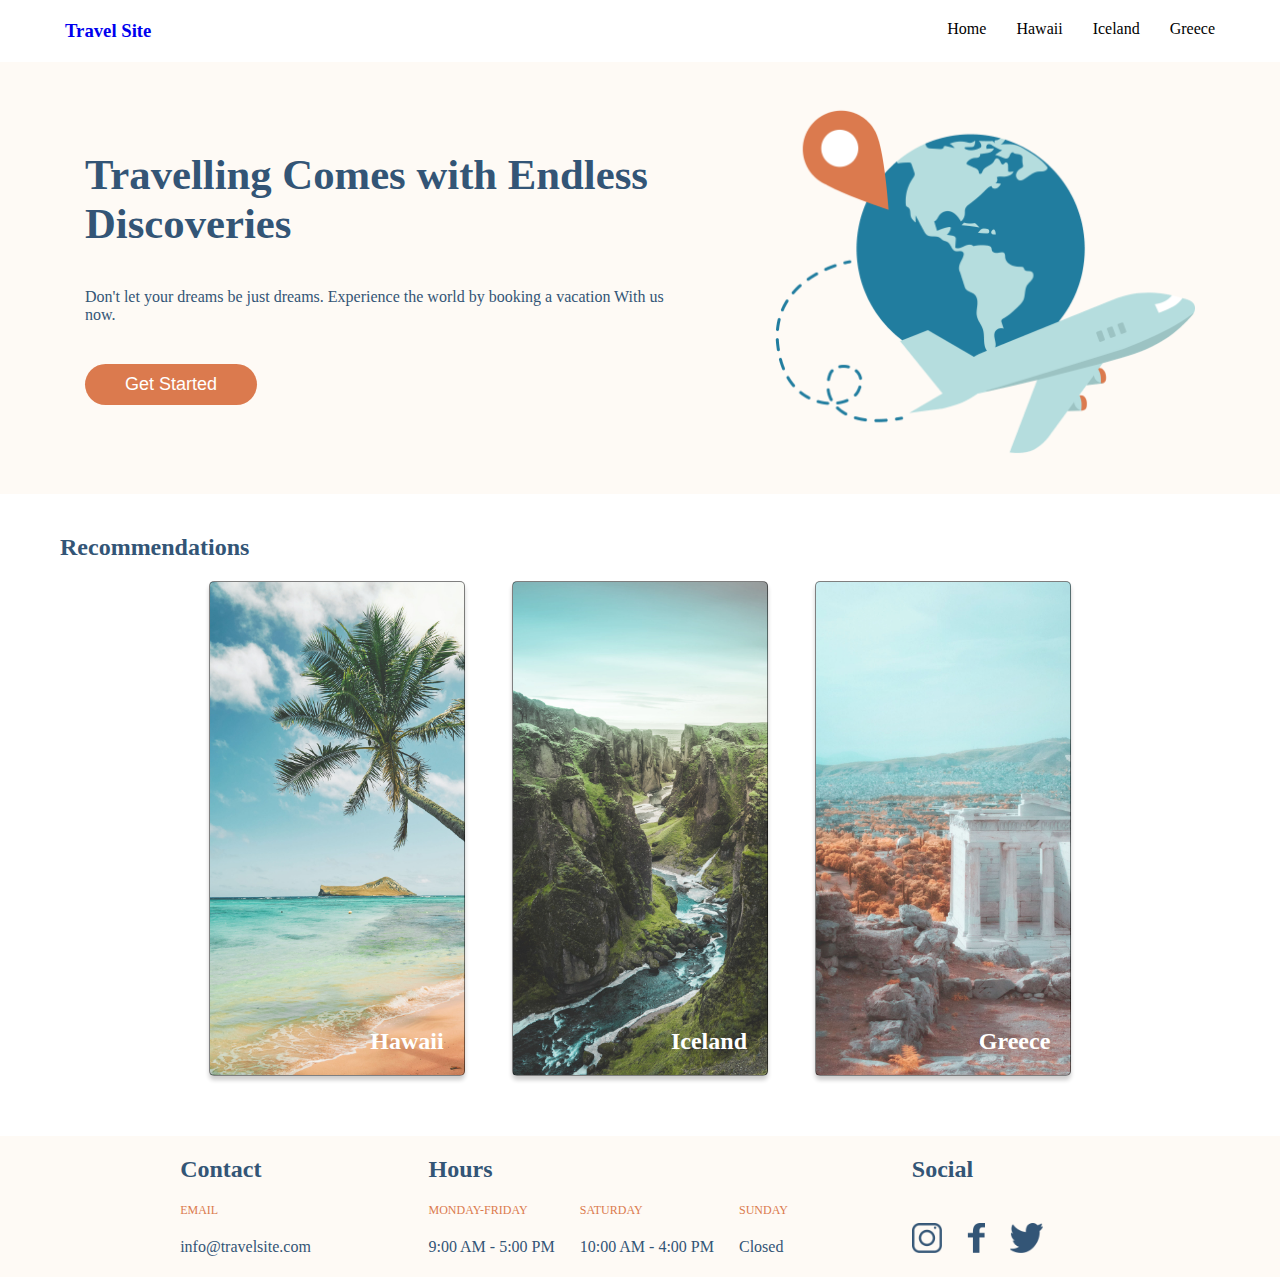
==== index.html @ 12ac47d8 "Fixed Width Calculations on Footer" ====
<!DOCTYPE html>
<html lang="en">
	<head>
		<meta charset="UTF-8" />
		<meta http-equiv="X-UA-Compatible" content="IE=edge" />
		<meta name="viewport" content="width=device-width, initial-scale=1.0" />
		<link rel="stylesheet" type="text/css" href="./css/global.css" />
		<link rel="stylesheet" type="text/css" href="./css/main.css" />
		<title>Travel Site - Packing Is Your Second Job</title>
	</head>
	<body>
		<header>
			<!-- Main Navigation -->
			<nav class="main-nav main-nav--text-deco-none">
				<!-- Travel Site Logo -->
				<h3><a href="./index.html">Travel Site</a></h3>
				<ul class="main-nav__links">
					<!-- Destination Pages -->
					<li><a href="./index.html">Home</a></li>
					<li><a href="./pages/hawaii.html">Hawaii</a></li>
					<li><a href="./pages/iceland.html">Iceland</a></li>
					<li><a href="./pages/greece.html">Greece</a></li>
				</ul>
			</nav>
			<section class="nav-hero">
				<!-- Hero Content -->
				<div class="nav-hero__content">
					<h1>Travelling Comes with Endless Discoveries</h1>
					<p>
						Don't let your dreams be just dreams. Experience the world by
						booking a vacation With us now.
					</p>
					<button class="nav-hero__button">Get Started</button>
				</div>
				<!-- Hero Image -->
				<img
					class="nav-hero__image"
					src="./assets/images/hero.png"
					alt="Airplane Around The Globe"
				/>
			</section>
		</header>
		<main>
			<!--Destination Cards -->
			<h2>Recommendations</h2>
			<div class="destination-container">
				<!-- Hawaii -->
				<a href="./pages/hawaii.html">
					<div class="destination-card destination-card--hawaii">
						<h2>Hawaii</h2>
					</div>
				</a>
				<!-- Iceland -->
				<a href="./pages/iceland.html">
					<div class="destination-card destination-card--iceland">
						<h2>Iceland</h2>
					</div>
				</a>
				<!-- Greece -->
				<a href="./pages/greece.html">
					<div class="destination-card destination-card--greece">
						<h2>Greece</h2>
					</div>
				</a>
			</div>
		</main>
		<!-- Company Info -->
		<footer class="company-info-container">
			<!-- Company Contact -->
			<div class="company-info">
				<h2>Contact</h2>
				<ul class="company-info__contact">
					<li>Email</li>
					<li>info@travelsite.com</li>
				</ul>
			</div>
			<!-- Company Hours -->
			<div class="company-info__days">
				<h2>Hours</h2>
				<div class="company-info__hours-container">
					<!-- Monday - Friday -->
					<ul class="company-info__hours">
						<li>Monday-Friday</li>
						<li>9:00 AM - 5:00 PM</li>
					</ul>
					<!-- Saturday -->
					<ul class="company-info__hours">
						<li>Saturday</li>
						<li>10:00 AM - 4:00 PM</li>
					</ul>
					<!-- Sunday -->
					<ul class="company-info__hours">
						<li>Sunday</li>
						<li>Closed</li>
					</ul>
				</div>
			</div>
			<!-- Social Media -->
			<div class="company-info">
				<h2>Social</h2>
				<ul class="company-info__social-media">
					<!-- Instagram -->
					<li><img src="./assets/icons/instagram.png" alt="Instagram" /></li>
					<!-- Facebook -->
					<li><img src="./assets/icons/facebook.png" alt="Facebook" /></li>
					<!-- Twitter -->
					<li><img src="./assets/icons/twitter.png" alt="Twitter" /></li>
				</ul>
			</div>
		</footer>
	</body>
</html>
---- css/global.css ----
* {
	margin: 0px;
	padding: 0px;
	box-sizing: border-box;
}

body {
	font-family: 'Verdana';
	font-size: 1rem;
}

:is(h1, h2) {
	color: #335576;
}

/* Navigation  */
.main-nav {
	display: flex;
	justify-content: space-between;
	background-color: #fff;
	padding: 20px 65px;
}

/* Removes underline all links in nav */
.main-nav a {
	text-decoration: none;
}

/* Column-gap adjusts spacing between nav links */
.main-nav__links {
	display: flex;
	justify-content: space-evenly;
	list-style-type: none;
	column-gap: 30px;
}

.main-nav__links a {
	color: #000;
}

/* Footer */

.company-info-container {
	display: flex;
	justify-content: space-around;
	padding: 20px 170px;
	column-gap: 40px;
	background-color: #fefaf5;
	color: #335576;
}

.company-info {
	width: 20%;
}

/* Controls the Company Hours */
.company-info__days {
	width: 45%;
}

/* Daily Hours, Hours, contact */
:is(.company-info__contact, .company-info__hours, .company-info__social-media) {
	list-style: none;
	margin-top: 20px;
}

/* Makes the Store Info and Social Media Cards flex-direction: row */
:is(.company-info__hours-container, .company-info__social-media) {
	display: flex;
	column-gap: 25px;
}

/* company-info__contact a Targets the first li element */
:is(.company-info__contact, .company-info__hours) > li:first-child {
	font-size: 12px;
	color: #db7a4e;
	margin-bottom: 20px;
	text-transform: uppercase;
}

ul.company-info__social-media img {
	min-width: 18px;
	max-height: 30px;
}

.company-info:last-child > h2 {
	margin-bottom: 40px;
}
---- css/main.css ----
/* Hero Section */
.nav-hero {
  display: flex;
  justify-content: space-around;
  align-items: center;
  background-color: #fefaf5;
  padding: 40px;
}

/* Hero Content Container */
.nav-hero__content {
  min-width: 35%;
  max-width: 50%;
}

/* Hero Content - Content*/
.nav-hero__content > h1 {
  font-size: 2.67rem;
  margin-bottom: 40px;
}

.nav-hero__content p {
  color: #335576;
  margin-bottom: 40px;
}

/* Hero-Image */
.nav-hero__image {
  max-width: 35%;
  min-width: 25%;
}

/* Hero - Get Started Button */
.nav-hero__button {
  background-color: #db7a4e;
  font-size: 18px;
  color: #fff;
  padding: 10px 40px;
  border-radius: 30px;
  border: none;
  cursor: pointer;
}

/* Recommendations */
main {
  padding: 40px 60px;
}

/* Destination Card */
.destination-container {
  display: flex;
  justify-content: space-around;
  align-items: center;
  margin: 20px 125px;
}

.destination-card {
  display: flex;
  justify-content: flex-end;
  align-items: flex-end;
  width: 20vw;
  height: 55vh;
  /* width / style / color */
  border: 1px solid rgba(0, 0, 0, 0.5);
  /* x-axis / y-axis - blur - radius - color / opacity */
  box-shadow: 0px 4px 4px rgba(0, 0, 0, 0.2);
  border-radius: 5px;
  background-size: cover;
  background-repeat: no-repeat;
}

.destination-container > a {
  text-decoration: none;
  cursor: pointer;
}

.destination-card > h2 {
  color: #fff;
  padding: 20px;
}

/* Hawaii Background */
.destination-card--hawaii {
  background-image: url("../assets/images/hawaii.jpg");
}

/* Iceland background */
.destination-card--iceland {
  background-image: url("../assets/images/iceland.jpg");
}

/* Greece Background */
.destination-card--greece {
  background-image: url("../assets/images/greece.jpg");
}
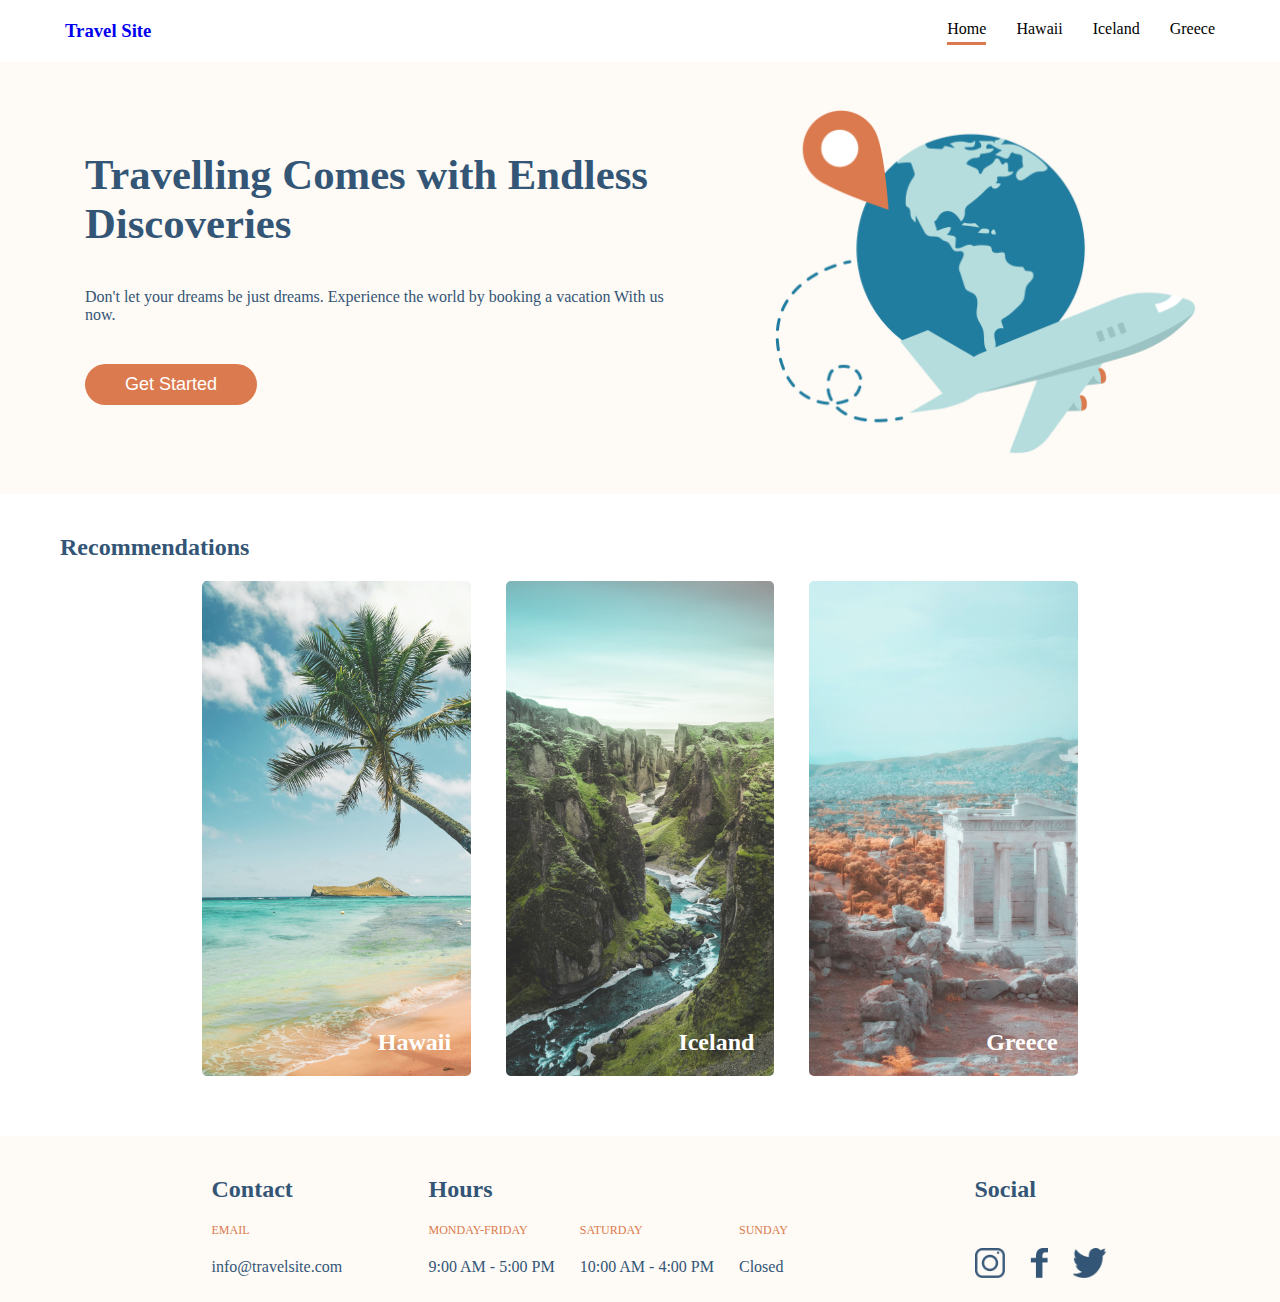
==== commit e0023eb5: "Add Itinerary Cards and Background to Destination Pages" ====
--- a/index.html
+++ b/index.html
@@ -1,112 +1,116 @@
 <!DOCTYPE html>
 <html lang="en">
-	<head>
-		<meta charset="UTF-8" />
-		<meta http-equiv="X-UA-Compatible" content="IE=edge" />
-		<meta name="viewport" content="width=device-width, initial-scale=1.0" />
-		<link rel="stylesheet" type="text/css" href="./css/global.css" />
-		<link rel="stylesheet" type="text/css" href="./css/main.css" />
-		<title>Travel Site - Packing Is Your Second Job</title>
-	</head>
-	<body>
-		<header>
-			<!-- Main Navigation -->
-			<nav class="main-nav main-nav--text-deco-none">
-				<!-- Travel Site Logo -->
-				<h3><a href="./index.html">Travel Site</a></h3>
-				<ul class="main-nav__links">
-					<!-- Destination Pages -->
-					<li><a href="./index.html">Home</a></li>
-					<li><a href="./pages/hawaii.html">Hawaii</a></li>
-					<li><a href="./pages/iceland.html">Iceland</a></li>
-					<li><a href="./pages/greece.html">Greece</a></li>
-				</ul>
-			</nav>
-			<section class="nav-hero">
-				<!-- Hero Content -->
-				<div class="nav-hero__content">
-					<h1>Travelling Comes with Endless Discoveries</h1>
-					<p>
-						Don't let your dreams be just dreams. Experience the world by
-						booking a vacation With us now.
-					</p>
-					<button class="nav-hero__button">Get Started</button>
-				</div>
-				<!-- Hero Image -->
-				<img
-					class="nav-hero__image"
-					src="./assets/images/hero.png"
-					alt="Airplane Around The Globe"
-				/>
-			</section>
-		</header>
-		<main>
-			<!--Destination Cards -->
-			<h2>Recommendations</h2>
-			<div class="destination-container">
-				<!-- Hawaii -->
-				<a href="./pages/hawaii.html">
-					<div class="destination-card destination-card--hawaii">
-						<h2>Hawaii</h2>
-					</div>
-				</a>
-				<!-- Iceland -->
-				<a href="./pages/iceland.html">
-					<div class="destination-card destination-card--iceland">
-						<h2>Iceland</h2>
-					</div>
-				</a>
-				<!-- Greece -->
-				<a href="./pages/greece.html">
-					<div class="destination-card destination-card--greece">
-						<h2>Greece</h2>
-					</div>
-				</a>
-			</div>
-		</main>
-		<!-- Company Info -->
-		<footer class="company-info-container">
-			<!-- Company Contact -->
-			<div class="company-info">
-				<h2>Contact</h2>
-				<ul class="company-info__contact">
-					<li>Email</li>
-					<li>info@travelsite.com</li>
-				</ul>
-			</div>
-			<!-- Company Hours -->
-			<div class="company-info__days">
-				<h2>Hours</h2>
-				<div class="company-info__hours-container">
-					<!-- Monday - Friday -->
-					<ul class="company-info__hours">
-						<li>Monday-Friday</li>
-						<li>9:00 AM - 5:00 PM</li>
-					</ul>
-					<!-- Saturday -->
-					<ul class="company-info__hours">
-						<li>Saturday</li>
-						<li>10:00 AM - 4:00 PM</li>
-					</ul>
-					<!-- Sunday -->
-					<ul class="company-info__hours">
-						<li>Sunday</li>
-						<li>Closed</li>
-					</ul>
-				</div>
-			</div>
-			<!-- Social Media -->
-			<div class="company-info">
-				<h2>Social</h2>
-				<ul class="company-info__social-media">
-					<!-- Instagram -->
-					<li><img src="./assets/icons/instagram.png" alt="Instagram" /></li>
-					<!-- Facebook -->
-					<li><img src="./assets/icons/facebook.png" alt="Facebook" /></li>
-					<!-- Twitter -->
-					<li><img src="./assets/icons/twitter.png" alt="Twitter" /></li>
-				</ul>
-			</div>
-		</footer>
-	</body>
+  <head>
+    <meta charset="UTF-8" />
+    <meta http-equiv="X-UA-Compatible" content="IE=edge" />
+    <meta name="viewport" content="width=device-width, initial-scale=1.0" />
+    <link rel="stylesheet" type="text/css" href="./css/global.css" />
+    <link rel="stylesheet" type="text/css" href="./css/main.css" />
+    <title>Travel Site - Packing Is Your Second Job</title>
+  </head>
+  <body>
+    <header>
+      <!-- Main Navigation -->
+      <nav class="main-nav">
+        <!-- Travel Site Logo -->
+        <h3><a href="./index.html">Travel Site</a></h3>
+        <ul class="main-nav__links">
+          <!-- Destination Pages -->
+          <li>
+            <a href="./index.html"
+              ><span class="main-nav--active-page">Home</span></a
+            >
+          </li>
+          <li><a href="./pages/hawaii.html">Hawaii</a></li>
+          <li><a href="./pages/iceland.html">Iceland</a></li>
+          <li><a href="./pages/greece.html">Greece</a></li>
+        </ul>
+      </nav>
+      <section class="nav-hero">
+        <!-- Hero Content -->
+        <div class="nav-hero__content">
+          <h1>Travelling Comes with Endless Discoveries</h1>
+          <p>
+            Don't let your dreams be just dreams. Experience the world by
+            booking a vacation With us now.
+          </p>
+          <button class="nav-hero__button">Get Started</button>
+        </div>
+        <!-- Hero Image -->
+        <img
+          class="nav-hero__image"
+          src="./assets/images/hero.png"
+          alt="Airplane Around The Globe"
+        />
+      </section>
+    </header>
+    <main>
+      <!--Destination Cards -->
+      <h2>Recommendations</h2>
+      <div class="destination-container">
+        <!-- Hawaii -->
+        <a href="./pages/hawaii.html">
+          <div class="destination-card destination-card--hawaii">
+            <h2>Hawaii</h2>
+          </div>
+        </a>
+        <!-- Iceland -->
+        <a href="./pages/iceland.html">
+          <div class="destination-card destination-card--iceland">
+            <h2>Iceland</h2>
+          </div>
+        </a>
+        <!-- Greece -->
+        <a href="./pages/greece.html">
+          <div class="destination-card destination-card--greece">
+            <h2>Greece</h2>
+          </div>
+        </a>
+      </div>
+    </main>
+    <!-- Company Info -->
+    <footer class="company-info-container">
+      <!-- Company Contact -->
+      <div class="company-info">
+        <h2>Contact</h2>
+        <ul class="company-info__contact">
+          <li>Email</li>
+          <li>info@travelsite.com</li>
+        </ul>
+      </div>
+      <!-- Company Hours -->
+      <div class="company-info__days">
+        <h2>Hours</h2>
+        <div class="company-info__hours-container">
+          <!-- Monday - Friday -->
+          <ul class="company-info__hours">
+            <li>Monday-Friday</li>
+            <li>9:00 AM - 5:00 PM</li>
+          </ul>
+          <!-- Saturday -->
+          <ul class="company-info__hours">
+            <li>Saturday</li>
+            <li>10:00 AM - 4:00 PM</li>
+          </ul>
+          <!-- Sunday -->
+          <ul class="company-info__hours">
+            <li>Sunday</li>
+            <li>Closed</li>
+          </ul>
+        </div>
+      </div>
+      <!-- Social Media -->
+      <div class="company-info">
+        <h2>Social</h2>
+        <ul class="company-info__social-media">
+          <!-- Instagram -->
+          <li><img src="./assets/icons/instagram.png" alt="Instagram" /></li>
+          <!-- Facebook -->
+          <li><img src="./assets/icons/facebook.png" alt="Facebook" /></li>
+          <!-- Twitter -->
+          <li><img src="./assets/icons/twitter.png" alt="Twitter" /></li>
+        </ul>
+      </div>
+    </footer>
+  </body>
 </html>
--- a/css/global.css
+++ b/css/global.css
@@ -1,88 +1,95 @@
 * {
-	margin: 0px;
-	padding: 0px;
-	box-sizing: border-box;
+  margin: 0px;
+  padding: 0px;
+  box-sizing: border-box;
 }
 
 body {
-	font-family: 'Verdana';
-	font-size: 1rem;
+  font-family: "Verdana";
+  font-size: 1rem;
 }
 
 :is(h1, h2) {
-	color: #335576;
+  color: #335576;
 }
 
 /* Navigation  */
 .main-nav {
-	display: flex;
-	justify-content: space-between;
-	background-color: #fff;
-	padding: 20px 65px;
+  display: flex;
+  justify-content: space-between;
+  background-color: #fff;
+  padding: 20px 65px;
 }
 
 /* Removes underline all links in nav */
 .main-nav a {
-	text-decoration: none;
+  text-decoration: none;
 }
 
 /* Column-gap adjusts spacing between nav links */
 .main-nav__links {
-	display: flex;
-	justify-content: space-evenly;
-	list-style-type: none;
-	column-gap: 30px;
+  display: flex;
+  justify-content: space-evenly;
+  list-style-type: none;
+  column-gap: 30px;
 }
 
 .main-nav__links a {
-	color: #000;
+  color: #000;
+}
+
+.main-nav--active-page {
+  border-bottom: 3px solid #db7a4e;
+  padding-bottom: 5px;
 }
 
 /* Footer */
 
 .company-info-container {
-	display: flex;
-	justify-content: space-around;
-	padding: 20px 170px;
-	column-gap: 40px;
-	background-color: #fefaf5;
-	color: #335576;
+  display: flex;
+  justify-content: space-around;
+  padding: 40px 170px 20px;
+  column-gap: 40px;
+  background-color: #fefaf5;
+  color: #335576;
 }
 
+/* Company Info & Social Media - Width */
 .company-info {
-	width: 20%;
+  width: 10%;
 }
 
-/* Controls the Company Hours */
+/* Company Hours - Width */
 .company-info__days {
-	width: 45%;
+  width: 45%;
 }
 
 /* Daily Hours, Hours, contact */
 :is(.company-info__contact, .company-info__hours, .company-info__social-media) {
-	list-style: none;
-	margin-top: 20px;
+  list-style: none;
+  margin-top: 20px;
 }
 
 /* Makes the Store Info and Social Media Cards flex-direction: row */
 :is(.company-info__hours-container, .company-info__social-media) {
-	display: flex;
-	column-gap: 25px;
+  display: flex;
+  column-gap: 25px;
 }
 
 /* company-info__contact a Targets the first li element */
 :is(.company-info__contact, .company-info__hours) > li:first-child {
-	font-size: 12px;
-	color: #db7a4e;
-	margin-bottom: 20px;
-	text-transform: uppercase;
+  font-size: 12px;
+  color: #db7a4e;
+  margin-bottom: 20px;
+  text-transform: uppercase;
 }
 
+/* Social Media Images */
 ul.company-info__social-media img {
-	min-width: 18px;
-	max-height: 30px;
+  min-width: 18px;
+  max-height: 30px;
 }
 
 .company-info:last-child > h2 {
-	margin-bottom: 40px;
+  margin-bottom: 45px;
 }
--- a/css/main.css
+++ b/css/main.css
@@ -58,12 +58,14 @@
   display: flex;
   justify-content: flex-end;
   align-items: flex-end;
-  width: 20vw;
+  width: 21vw;
   height: 55vh;
+  /* Border */
   /* width / style / color */
-  border: 1px solid rgba(0, 0, 0, 0.5);
+  border: 1px solid rgba(0 0 0 0.5);
+  /* Box-Shadow */
   /* x-axis / y-axis - blur - radius - color / opacity */
-  box-shadow: 0px 4px 4px rgba(0, 0, 0, 0.2);
+  box-shadow: 0px 4px 4px rgba(0 0 0 0.2);
   border-radius: 5px;
   background-size: cover;
   background-repeat: no-repeat;
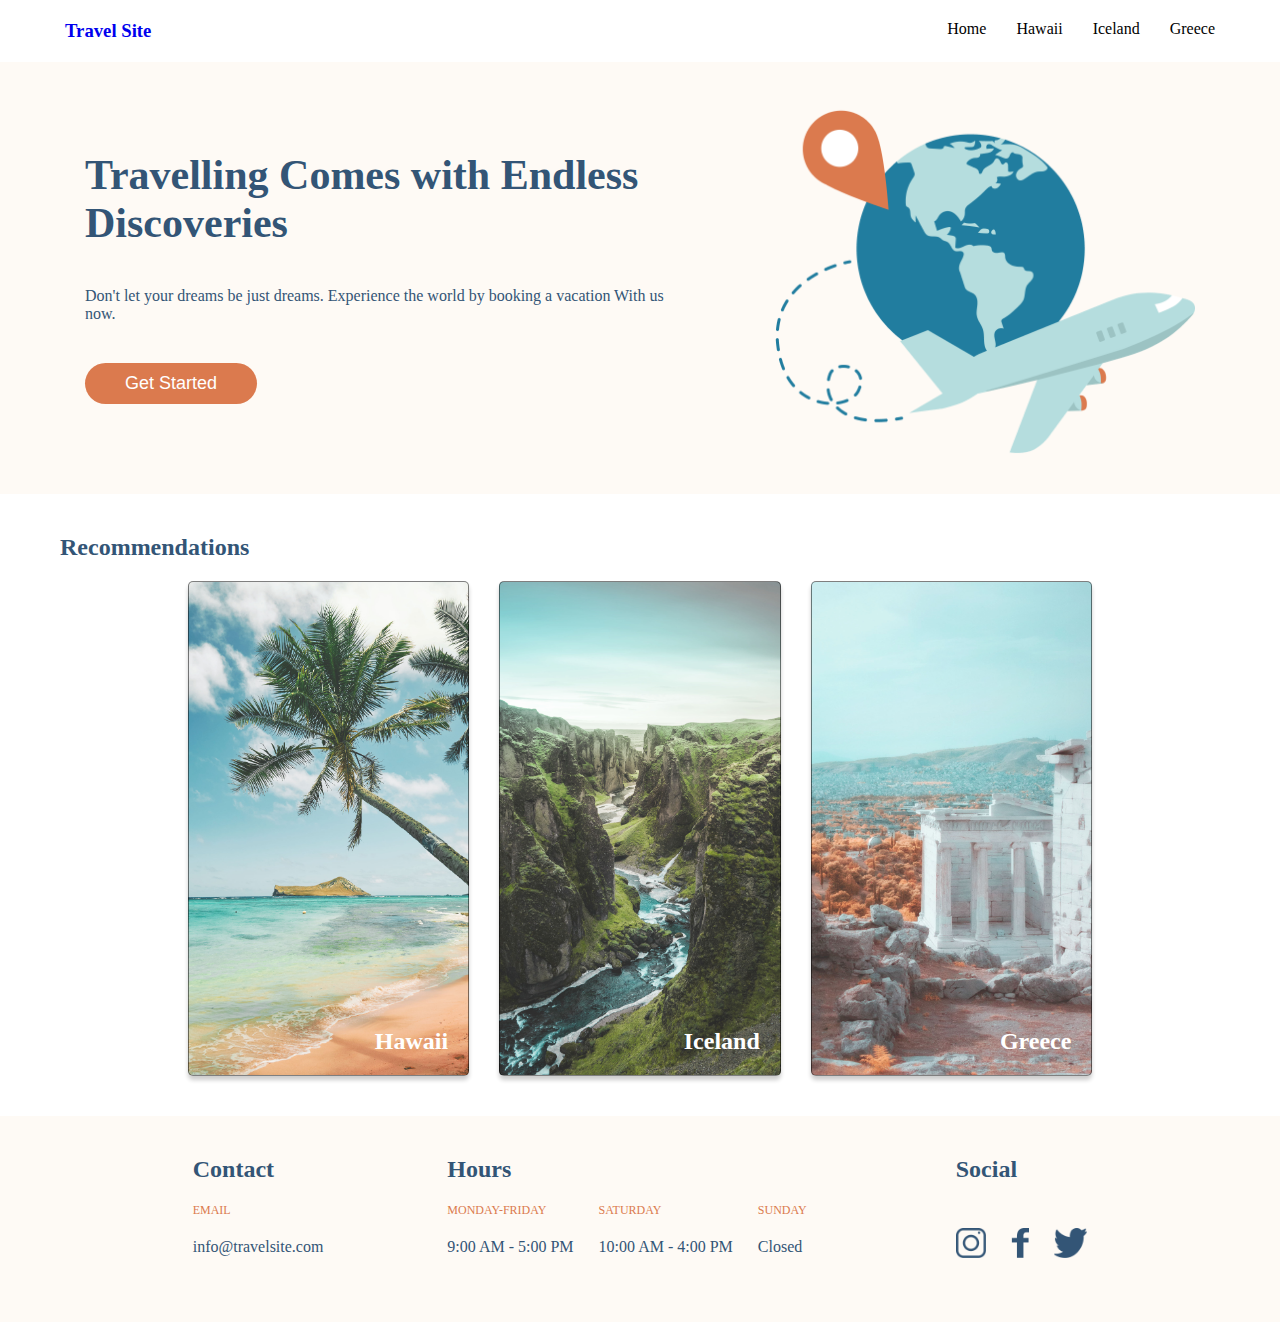
==== commit b8e2daeb: "Add links to Social Media Outlets" ====
--- a/index.html
+++ b/index.html
@@ -1,116 +1,124 @@
 <!DOCTYPE html>
 <html lang="en">
-  <head>
-    <meta charset="UTF-8" />
-    <meta http-equiv="X-UA-Compatible" content="IE=edge" />
-    <meta name="viewport" content="width=device-width, initial-scale=1.0" />
-    <link rel="stylesheet" type="text/css" href="./css/global.css" />
-    <link rel="stylesheet" type="text/css" href="./css/main.css" />
-    <title>Travel Site - Packing Is Your Second Job</title>
-  </head>
-  <body>
-    <header>
-      <!-- Main Navigation -->
-      <nav class="main-nav">
-        <!-- Travel Site Logo -->
-        <h3><a href="./index.html">Travel Site</a></h3>
-        <ul class="main-nav__links">
-          <!-- Destination Pages -->
-          <li>
-            <a href="./index.html"
-              ><span class="main-nav--active-page">Home</span></a
-            >
-          </li>
-          <li><a href="./pages/hawaii.html">Hawaii</a></li>
-          <li><a href="./pages/iceland.html">Iceland</a></li>
-          <li><a href="./pages/greece.html">Greece</a></li>
-        </ul>
-      </nav>
-      <section class="nav-hero">
-        <!-- Hero Content -->
-        <div class="nav-hero__content">
-          <h1>Travelling Comes with Endless Discoveries</h1>
-          <p>
-            Don't let your dreams be just dreams. Experience the world by
-            booking a vacation With us now.
-          </p>
-          <button class="nav-hero__button">Get Started</button>
-        </div>
-        <!-- Hero Image -->
-        <img
-          class="nav-hero__image"
-          src="./assets/images/hero.png"
-          alt="Airplane Around The Globe"
-        />
-      </section>
-    </header>
-    <main>
-      <!--Destination Cards -->
-      <h2>Recommendations</h2>
-      <div class="destination-container">
-        <!-- Hawaii -->
-        <a href="./pages/hawaii.html">
-          <div class="destination-card destination-card--hawaii">
-            <h2>Hawaii</h2>
-          </div>
-        </a>
-        <!-- Iceland -->
-        <a href="./pages/iceland.html">
-          <div class="destination-card destination-card--iceland">
-            <h2>Iceland</h2>
-          </div>
-        </a>
-        <!-- Greece -->
-        <a href="./pages/greece.html">
-          <div class="destination-card destination-card--greece">
-            <h2>Greece</h2>
-          </div>
-        </a>
-      </div>
-    </main>
-    <!-- Company Info -->
-    <footer class="company-info-container">
-      <!-- Company Contact -->
-      <div class="company-info">
-        <h2>Contact</h2>
-        <ul class="company-info__contact">
-          <li>Email</li>
-          <li>info@travelsite.com</li>
-        </ul>
-      </div>
-      <!-- Company Hours -->
-      <div class="company-info__days">
-        <h2>Hours</h2>
-        <div class="company-info__hours-container">
-          <!-- Monday - Friday -->
-          <ul class="company-info__hours">
-            <li>Monday-Friday</li>
-            <li>9:00 AM - 5:00 PM</li>
-          </ul>
-          <!-- Saturday -->
-          <ul class="company-info__hours">
-            <li>Saturday</li>
-            <li>10:00 AM - 4:00 PM</li>
-          </ul>
-          <!-- Sunday -->
-          <ul class="company-info__hours">
-            <li>Sunday</li>
-            <li>Closed</li>
-          </ul>
-        </div>
-      </div>
-      <!-- Social Media -->
-      <div class="company-info">
-        <h2>Social</h2>
-        <ul class="company-info__social-media">
-          <!-- Instagram -->
-          <li><img src="./assets/icons/instagram.png" alt="Instagram" /></li>
-          <!-- Facebook -->
-          <li><img src="./assets/icons/facebook.png" alt="Facebook" /></li>
-          <!-- Twitter -->
-          <li><img src="./assets/icons/twitter.png" alt="Twitter" /></li>
-        </ul>
-      </div>
-    </footer>
-  </body>
+	<head>
+		<meta charset="UTF-8" />
+		<meta http-equiv="X-UA-Compatible" content="IE=edge" />
+		<meta name="viewport" content="width=device-width, initial-scale=1.0" />
+		<link rel="stylesheet" type="text/css" href="./css/global.css" />
+		<link rel="stylesheet" type="text/css" href="./css/main.css" />
+		<title>Travel Site - Packing Is Your Second Job</title>
+	</head>
+	<body>
+		<header>
+			<!-- Main Navigation -->
+			<nav class="main-nav main-nav--text-deco-none">
+				<!-- Travel Site Logo -->
+				<h3><a href="./index.html">Travel Site</a></h3>
+				<ul class="main-nav__links">
+					<!-- Destination Pages -->
+					<li><a href="./index.html">Home</a></li>
+					<li><a href="./pages/hawaii.html">Hawaii</a></li>
+					<li><a href="./pages/iceland.html">Iceland</a></li>
+					<li><a href="./pages/greece.html">Greece</a></li>
+				</ul>
+			</nav>
+			<section class="nav-hero">
+				<!-- Hero Content -->
+				<div class="nav-hero__content">
+					<h1>Travelling Comes with Endless Discoveries</h1>
+					<p>
+						Don't let your dreams be just dreams. Experience the world by
+						booking a vacation With us now.
+					</p>
+					<button class="nav-hero__button">Get Started</button>
+				</div>
+				<!-- Hero Image -->
+				<img
+					class="nav-hero__image"
+					src="./assets/images/hero.png"
+					alt="Airplane Around The Globe"
+				/>
+			</section>
+		</header>
+		<main>
+			<!--Destination Cards -->
+			<h2>Recommendations</h2>
+			<div class="destination-container">
+				<!-- Hawaii -->
+				<a href="./pages/hawaii.html">
+					<div class="destination-card destination-card--hawaii">
+						<h2>Hawaii</h2>
+					</div>
+				</a>
+				<!-- Iceland -->
+				<a href="./pages/iceland.html">
+					<div class="destination-card destination-card--iceland">
+						<h2>Iceland</h2>
+					</div>
+				</a>
+				<!-- Greece -->
+				<a href="./pages/greece.html">
+					<div class="destination-card destination-card--greece">
+						<h2>Greece</h2>
+					</div>
+				</a>
+			</div>
+		</main>
+		<!-- Company Info -->
+		<footer class="company-info-container">
+			<!-- Company Contact -->
+			<div class="company-info">
+				<h2>Contact</h2>
+				<ul class="company-info__contact">
+					<li>Email</li>
+					<li>info@travelsite.com</li>
+				</ul>
+			</div>
+			<!-- Company Hours -->
+			<div class="company-info__days">
+				<h2>Hours</h2>
+				<div class="company-info__hours-container">
+					<!-- Monday - Friday -->
+					<ul class="company-info__hours">
+						<li>Monday-Friday</li>
+						<li>9:00 AM - 5:00 PM</li>
+					</ul>
+					<!-- Saturday -->
+					<ul class="company-info__hours">
+						<li>Saturday</li>
+						<li>10:00 AM - 4:00 PM</li>
+					</ul>
+					<!-- Sunday -->
+					<ul class="company-info__hours">
+						<li>Sunday</li>
+						<li>Closed</li>
+					</ul>
+				</div>
+			</div>
+			<!-- Social Media -->
+			<div class="company-info">
+				<h2>Social</h2>
+				<ul class="company-info__social-media">
+					<!-- Instagram -->
+					<li>
+						<a href="https://www.instagram.com"
+							><img src="./assets/icons/instagram.png" alt="Instagram"
+						/></a>
+					</li>
+					<!-- Facebook -->
+					<li>
+						<a href="https://www.facebook.com"
+							><img src="./assets/icons/facebook.png" alt="Facebook"
+						/></a>
+					</li>
+					<!-- Twitter -->
+					<li>
+						<a href="https://www.twitter.com"
+							><img src="./assets/icons/twitter.png" alt="Twitter"
+						/></a>
+					</li>
+				</ul>
+			</div>
+		</footer>
+	</body>
 </html>
--- a/css/global.css
+++ b/css/global.css
@@ -1,95 +1,94 @@
 * {
-  margin: 0px;
-  padding: 0px;
-  box-sizing: border-box;
+	margin: 0px;
+	padding: 0px;
+	box-sizing: border-box;
 }
 
 body {
-  font-family: "Verdana";
-  font-size: 1rem;
+	font-family: 'Verdana';
+	font-size: 1rem;
 }
 
 :is(h1, h2) {
-  color: #335576;
+	color: #335576;
 }
 
 /* Navigation  */
 .main-nav {
-  display: flex;
-  justify-content: space-between;
-  background-color: #fff;
-  padding: 20px 65px;
+	display: flex;
+	justify-content: space-between;
+	background-color: #fff;
+	padding: 20px 65px;
 }
 
 /* Removes underline all links in nav */
 .main-nav a {
-  text-decoration: none;
+	text-decoration: none;
 }
 
 /* Column-gap adjusts spacing between nav links */
 .main-nav__links {
-  display: flex;
-  justify-content: space-evenly;
-  list-style-type: none;
-  column-gap: 30px;
+	display: flex;
+	justify-content: space-evenly;
+	list-style-type: none;
+	column-gap: 30px;
 }
 
 .main-nav__links a {
-  color: #000;
+	color: #000;
 }
 
 .main-nav--active-page {
-  border-bottom: 3px solid #db7a4e;
-  padding-bottom: 5px;
+	border-bottom: 3px solid #db7a4e;
+	padding-bottom: 5px;
 }
 
 /* Footer */
-
 .company-info-container {
-  display: flex;
-  justify-content: space-around;
-  padding: 40px 170px 20px;
-  column-gap: 40px;
-  background-color: #fefaf5;
-  color: #335576;
+	background-color: #fefaf5;
+	display: flex;
+	justify-content: space-around;
+	padding: 40px 170px 60px;
+	column-gap: 40px;
+	color: #335576;
 }
 
 /* Company Info & Social Media - Width */
-.company-info {
-  width: 10%;
+.company-info:first-child {
+	width: 18%;
 }
 
 /* Company Hours - Width */
 .company-info__days {
-  width: 45%;
+	width: 45%;
 }
 
 /* Daily Hours, Hours, contact */
 :is(.company-info__contact, .company-info__hours, .company-info__social-media) {
-  list-style: none;
-  margin-top: 20px;
+	list-style: none;
+	margin-top: 20px;
 }
 
 /* Makes the Store Info and Social Media Cards flex-direction: row */
 :is(.company-info__hours-container, .company-info__social-media) {
-  display: flex;
-  column-gap: 25px;
+	display: flex;
+	column-gap: 25px;
 }
 
 /* company-info__contact a Targets the first li element */
 :is(.company-info__contact, .company-info__hours) > li:first-child {
-  font-size: 12px;
-  color: #db7a4e;
-  margin-bottom: 20px;
-  text-transform: uppercase;
+	font-size: 12px;
+	color: #db7a4e;
+	margin-bottom: 20px;
+	text-transform: uppercase;
 }
 
 /* Social Media Images */
 ul.company-info__social-media img {
-  min-width: 18px;
-  max-height: 30px;
+	min-width: 18px;
+	max-height: 30px;
 }
 
 .company-info:last-child > h2 {
-  margin-bottom: 45px;
+	margin-bottom: 45px;
 }
--- a/css/main.css
+++ b/css/main.css
@@ -1,97 +1,101 @@
 /* Hero Section */
 .nav-hero {
-  display: flex;
-  justify-content: space-around;
-  align-items: center;
-  background-color: #fefaf5;
-  padding: 40px;
+	display: flex;
+	justify-content: space-around;
+	align-items: center;
+	background-color: #fefaf5;
+	padding: 40px;
 }
 
 /* Hero Content Container */
 .nav-hero__content {
-  min-width: 35%;
-  max-width: 50%;
+	min-width: 35%;
+	max-width: 50%;
 }
 
 /* Hero Content - Content*/
 .nav-hero__content > h1 {
-  font-size: 2.67rem;
-  margin-bottom: 40px;
+	font-size: 2.625rem;
+	margin-bottom: 40px;
 }
 
 .nav-hero__content p {
-  color: #335576;
-  margin-bottom: 40px;
+	color: #335576;
+	margin-bottom: 40px;
 }
 
 /* Hero-Image */
 .nav-hero__image {
-  max-width: 35%;
-  min-width: 25%;
+	max-width: 35%;
+	min-width: 25%;
 }
 
 /* Hero - Get Started Button */
 .nav-hero__button {
-  background-color: #db7a4e;
-  font-size: 18px;
-  color: #fff;
-  padding: 10px 40px;
-  border-radius: 30px;
-  border: none;
-  cursor: pointer;
+	background-color: #db7a4e;
+	font-size: 18px;
+	color: #fff;
+	padding: 10px 40px;
+	border-radius: 30px;
+	border: none;
+	cursor: pointer;
 }
 
 /* Recommendations */
 main {
-  padding: 40px 60px;
+	padding: 40px 60px;
 }
 
 /* Destination Card */
 .destination-container {
-  display: flex;
-  justify-content: space-around;
-  align-items: center;
-  margin: 20px 125px;
+	display: flex;
+	justify-content: center;
+	align-items: center;
+	margin-top: 20px;
+	padding: 0px 100px;
+	column-gap: 30px;
 }
 
 .destination-card {
-  display: flex;
-  justify-content: flex-end;
-  align-items: flex-end;
-  width: 21vw;
-  height: 55vh;
-  /* Border */
-  /* width / style / color */
-  border: 1px solid rgba(0 0 0 0.5);
-  /* Box-Shadow */
-  /* x-axis / y-axis - blur - radius - color / opacity */
-  box-shadow: 0px 4px 4px rgba(0 0 0 0.2);
-  border-radius: 5px;
-  background-size: cover;
-  background-repeat: no-repeat;
+	display: flex;
+	justify-content: flex-end;
+	align-items: flex-end;
+	width: 22vw;
+	height: 55vh;
+	/* Border */
+	/* width / style / color */
+	border: 1px solid rgba(0 0 0 / 0.5);
+	/* Box-Shadow */
+	/* x-axis / y-axis - blur - radius - color / opacity */
+	box-shadow: 0px 4px 4px rgba(0 0 0 / 0.2);
+	border-radius: 5px;
+	background-size: cover;
+	background-position: center;
+	background-repeat: no-repeat;
 }
 
 .destination-container > a {
-  text-decoration: none;
-  cursor: pointer;
+	text-decoration: none;
+	cursor: pointer;
 }
 
+/* Padding around  */
 .destination-card > h2 {
-  color: #fff;
-  padding: 20px;
+	color: #fff;
+	padding: 20px;
 }
 
 /* Hawaii Background */
 .destination-card--hawaii {
-  background-image: url("../assets/images/hawaii.jpg");
+	background-image: url('../assets/images/hawaii.jpg');
 }
 
 /* Iceland background */
 .destination-card--iceland {
-  background-image: url("../assets/images/iceland.jpg");
+	background-image: url('../assets/images/iceland.jpg');
 }
 
 /* Greece Background */
 .destination-card--greece {
-  background-image: url("../assets/images/greece.jpg");
+	background-image: url('../assets/images/greece.jpg');
 }
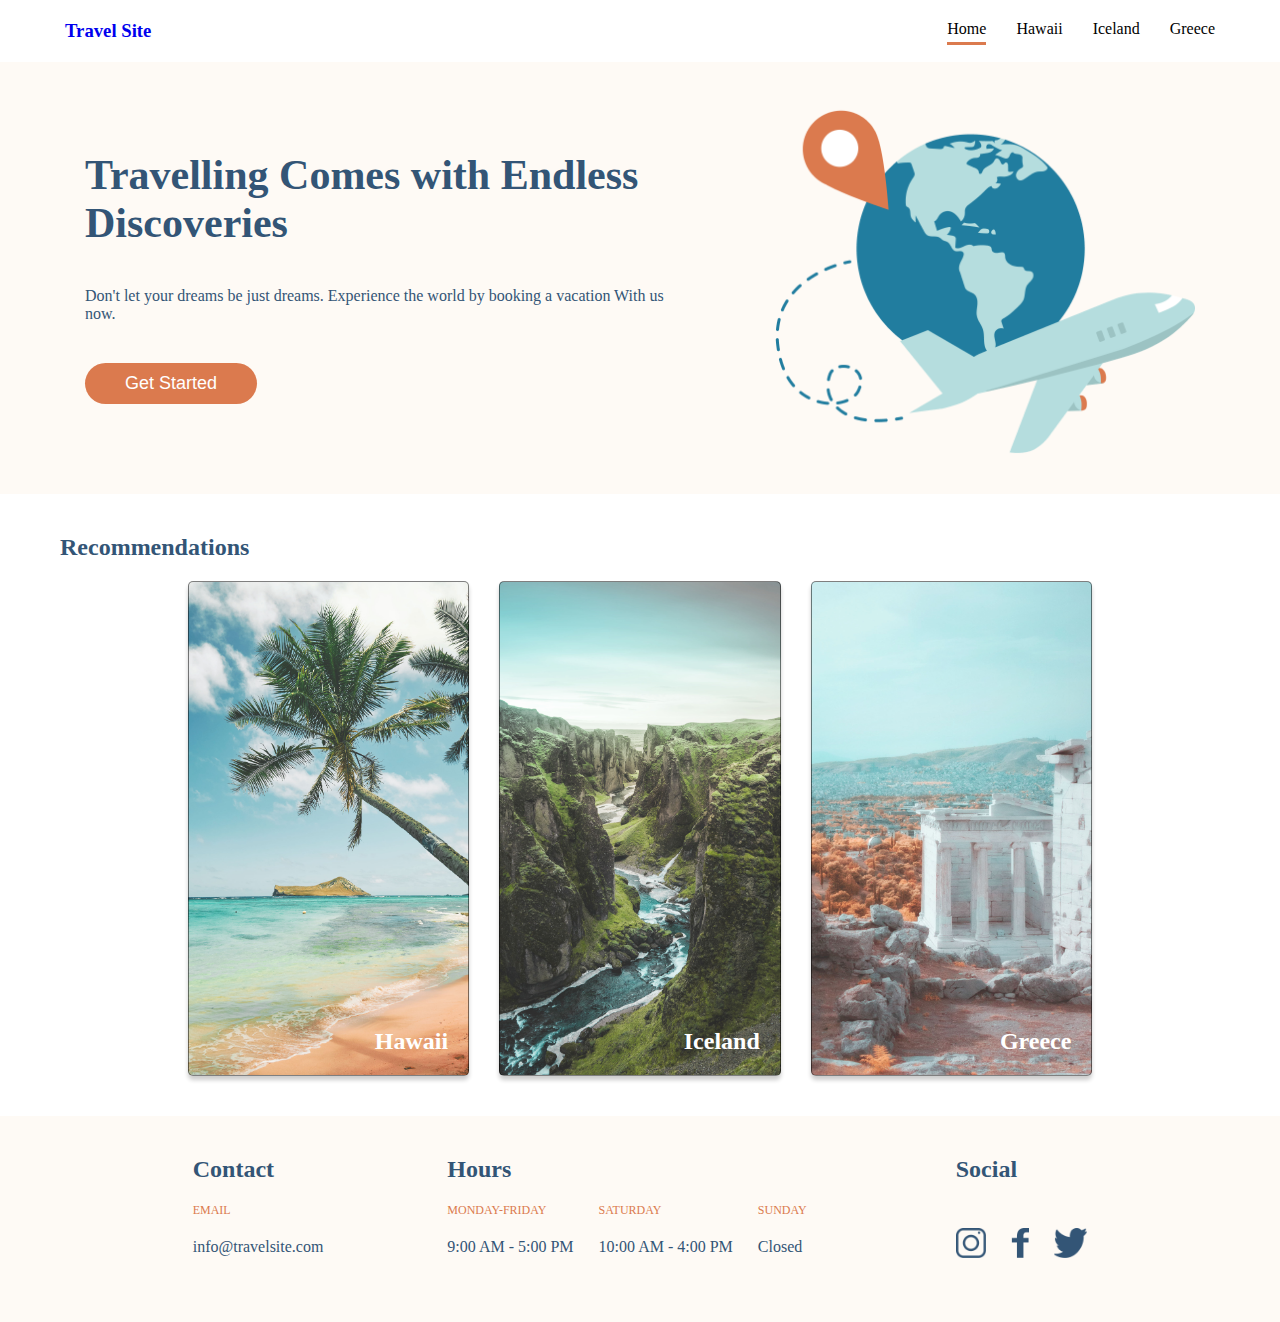
==== commit ed707202: "Merge branch 'landing_page' into form" ====
--- a/index.html
+++ b/index.html
@@ -11,12 +11,16 @@
 	<body>
 		<header>
 			<!-- Main Navigation -->
-			<nav class="main-nav main-nav--text-deco-none">
+			<nav class="main-nav">
 				<!-- Travel Site Logo -->
 				<h3><a href="./index.html">Travel Site</a></h3>
 				<ul class="main-nav__links">
 					<!-- Destination Pages -->
-					<li><a href="./index.html">Home</a></li>
+					<li>
+						<a href="./index.html"
+							><span class="main-nav--active-page">Home</span></a
+						>
+					</li>
 					<li><a href="./pages/hawaii.html">Hawaii</a></li>
 					<li><a href="./pages/iceland.html">Iceland</a></li>
 					<li><a href="./pages/greece.html">Greece</a></li>
@@ -100,23 +104,11 @@
 				<h2>Social</h2>
 				<ul class="company-info__social-media">
 					<!-- Instagram -->
-					<li>
-						<a href="https://www.instagram.com"
-							><img src="./assets/icons/instagram.png" alt="Instagram"
-						/></a>
-					</li>
+					<li><img src="./assets/icons/instagram.png" alt="Instagram" /></li>
 					<!-- Facebook -->
-					<li>
-						<a href="https://www.facebook.com"
-							><img src="./assets/icons/facebook.png" alt="Facebook"
-						/></a>
-					</li>
+					<li><img src="./assets/icons/facebook.png" alt="Facebook" /></li>
 					<!-- Twitter -->
-					<li>
-						<a href="https://www.twitter.com"
-							><img src="./assets/icons/twitter.png" alt="Twitter"
-						/></a>
-					</li>
+					<li><img src="./assets/icons/twitter.png" alt="Twitter" /></li>
 				</ul>
 			</div>
 		</footer>
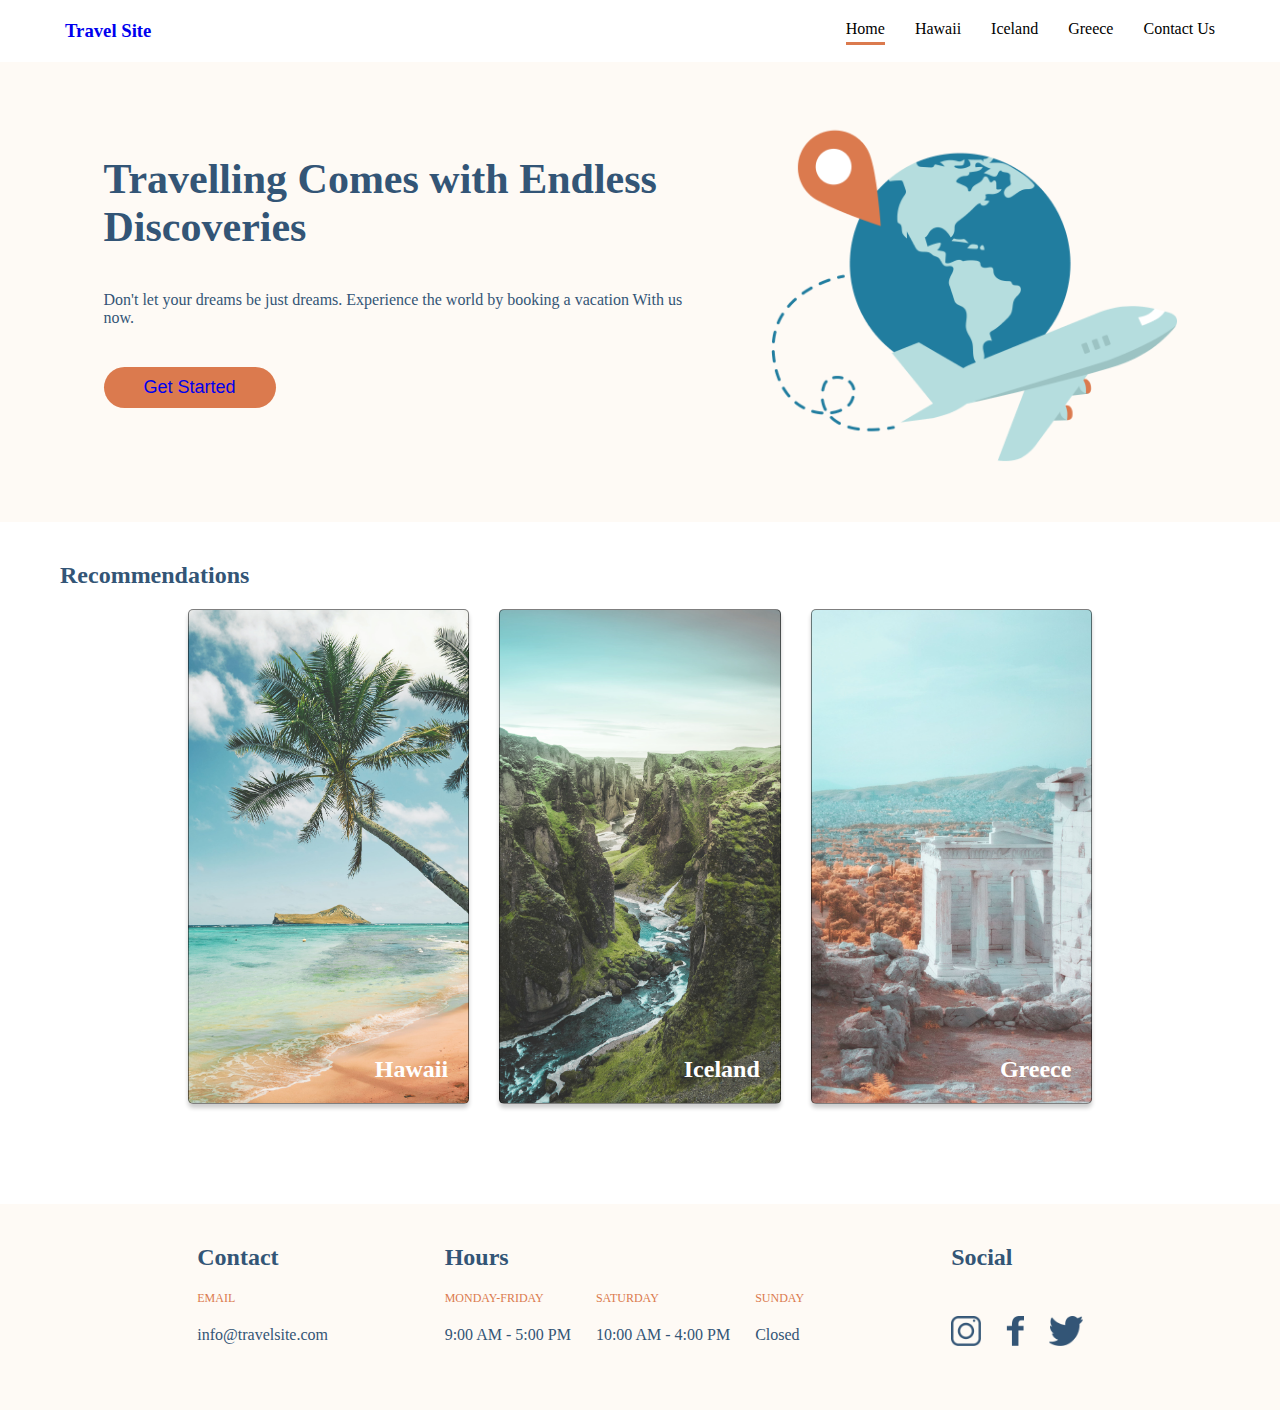
==== commit 75d45d08: "Added background image to form and refactored code" ====
--- a/index.html
+++ b/index.html
@@ -17,31 +17,25 @@
 				<ul class="main-nav__links">
 					<!-- Destination Pages -->
 					<li>
-						<a href="./index.html"
-							><span class="main-nav--active-page">Home</span></a
-						>
+						<a class="main-nav--active-page" href="./index.html">Home</a>
 					</li>
 					<li><a href="./pages/hawaii.html">Hawaii</a></li>
 					<li><a href="./pages/iceland.html">Iceland</a></li>
 					<li><a href="./pages/greece.html">Greece</a></li>
+					<li><a href="./pages/contact-us.html">Contact Us</a></li>
 				</ul>
 			</nav>
 			<section class="nav-hero">
 				<!-- Hero Content -->
 				<div class="nav-hero__content">
 					<h1>Travelling Comes with Endless Discoveries</h1>
-					<p>
-						Don't let your dreams be just dreams. Experience the world by
-						booking a vacation With us now.
-					</p>
-					<button class="nav-hero__button">Get Started</button>
+					<p>Don't let your dreams be just dreams. Experience the world by booking a vacation With us now.</p>
+					<button class="nav-hero__button">
+						<a href="./pages/contact-us.html">Get Started</a>
+					</button>
 				</div>
 				<!-- Hero Image -->
-				<img
-					class="nav-hero__image"
-					src="./assets/images/hero.png"
-					alt="Airplane Around The Globe"
-				/>
+				<img class="nav-hero__image" src="./assets/images/hero.png" alt="Airplane Around The Globe" />
 			</section>
 		</header>
 		<main>
@@ -69,47 +63,62 @@
 			</div>
 		</main>
 		<!-- Company Info -->
-		<footer class="company-info-container">
-			<!-- Company Contact -->
-			<div class="company-info">
-				<h2>Contact</h2>
-				<ul class="company-info__contact">
-					<li>Email</li>
-					<li>info@travelsite.com</li>
-				</ul>
-			</div>
-			<!-- Company Hours -->
-			<div class="company-info__days">
-				<h2>Hours</h2>
-				<div class="company-info__hours-container">
-					<!-- Monday - Friday -->
-					<ul class="company-info__hours">
-						<li>Monday-Friday</li>
-						<li>9:00 AM - 5:00 PM</li>
-					</ul>
-					<!-- Saturday -->
-					<ul class="company-info__hours">
-						<li>Saturday</li>
-						<li>10:00 AM - 4:00 PM</li>
-					</ul>
-					<!-- Sunday -->
-					<ul class="company-info__hours">
-						<li>Sunday</li>
-						<li>Closed</li>
+		<footer>
+			<!-- Company Info Container -->
+			<div class="company-info-container">
+				<!-- Company Contact -->
+				<div class="company-info">
+					<h2>Contact</h2>
+					<ul class="company-info__contact">
+						<li>Email</li>
+						<li>info@travelsite.com</li>
 					</ul>
 				</div>
-			</div>
-			<!-- Social Media -->
-			<div class="company-info">
-				<h2>Social</h2>
-				<ul class="company-info__social-media">
-					<!-- Instagram -->
-					<li><img src="./assets/icons/instagram.png" alt="Instagram" /></li>
-					<!-- Facebook -->
-					<li><img src="./assets/icons/facebook.png" alt="Facebook" /></li>
-					<!-- Twitter -->
-					<li><img src="./assets/icons/twitter.png" alt="Twitter" /></li>
-				</ul>
+				<!-- Company Hours -->
+				<div class="company-info__days">
+					<h2>Hours</h2>
+					<div class="company-info__hours-container">
+						<!-- Monday - Friday -->
+						<ul class="company-info__hours">
+							<li>Monday-Friday</li>
+							<li>9:00 AM - 5:00 PM</li>
+						</ul>
+						<!-- Saturday -->
+						<ul class="company-info__hours">
+							<li>Saturday</li>
+							<li>10:00 AM - 4:00 PM</li>
+						</ul>
+						<!-- Sunday -->
+						<ul class="company-info__hours">
+							<li>Sunday</li>
+							<li>Closed</li>
+						</ul>
+					</div>
+				</div>
+				<!-- Social Media -->
+				<div class="company-info">
+					<h2>Social</h2>
+					<ul class="company-info__social-media">
+						<!-- Instagram -->
+						<li>
+							<a href="https://www.instagram.com">
+								<img src="../assets/icons/instagram.png" alt="Instagram" />
+							</a>
+						</li>
+						<!-- Facebook -->
+						<li>
+							<a href="https://www.facebook.com">
+								<img src="../assets/icons/facebook.png" alt="Facebook" />
+							</a>
+						</li>
+						<!-- Twitter -->
+						<li>
+							<a href="https://www.twitter.com">
+								<img src="../assets/icons/twitter.png" alt="Twitter" />
+							</a>
+						</li>
+					</ul>
+				</div>
 			</div>
 		</footer>
 	</body>
--- a/css/global.css
+++ b/css/global.css
@@ -44,12 +44,16 @@
 }
 
 /* Footer */
+footer {
+	background-color: #fefaf5;
+}
+
 .company-info-container {
-	background-color: #fefaf5;
 	display: flex;
 	justify-content: space-around;
-	padding: 40px 170px 60px;
-	column-gap: 40px;
+	width: 75vw;
+	margin: auto;
+	padding: 40px 0px 60px;
 	color: #335576;
 }
 
--- a/css/main.css
+++ b/css/main.css
@@ -4,13 +4,14 @@
 	justify-content: space-around;
 	align-items: center;
 	background-color: #fefaf5;
-	padding: 40px;
+	padding: 60px;
 }
 
 /* Hero Content Container */
 .nav-hero__content {
 	min-width: 35%;
 	max-width: 50%;
+	margin-bottom: 20px;
 }
 
 /* Hero Content - Content*/
@@ -41,9 +42,17 @@
 	cursor: pointer;
 }
 
+.nav-hero__button a {
+	text-decoration: none;
+}
+
 /* Recommendations */
 main {
 	padding: 40px 60px;
+}
+
+main > h2 {
+	margin-bottom: 20px;
 }
 
 /* Destination Card */
@@ -51,11 +60,16 @@
 	display: flex;
 	justify-content: center;
 	align-items: center;
-	margin-top: 20px;
-	padding: 0px 100px;
+	margin: auto;
 	column-gap: 30px;
 }
 
+.destination-container > a {
+	text-decoration: none;
+	cursor: pointer;
+}
+
+/* Destination Card */
 .destination-card {
 	display: flex;
 	justify-content: flex-end;
@@ -72,17 +86,13 @@
 	background-size: cover;
 	background-position: center;
 	background-repeat: no-repeat;
+	margin-bottom: 60px;
 }
 
-.destination-container > a {
-	text-decoration: none;
-	cursor: pointer;
-}
-
-/* Padding around  */
+/* Destination Card Heading */
 .destination-card > h2 {
 	color: #fff;
-	padding: 20px;
+	margin: 20px;
 }
 
 /* Hawaii Background */
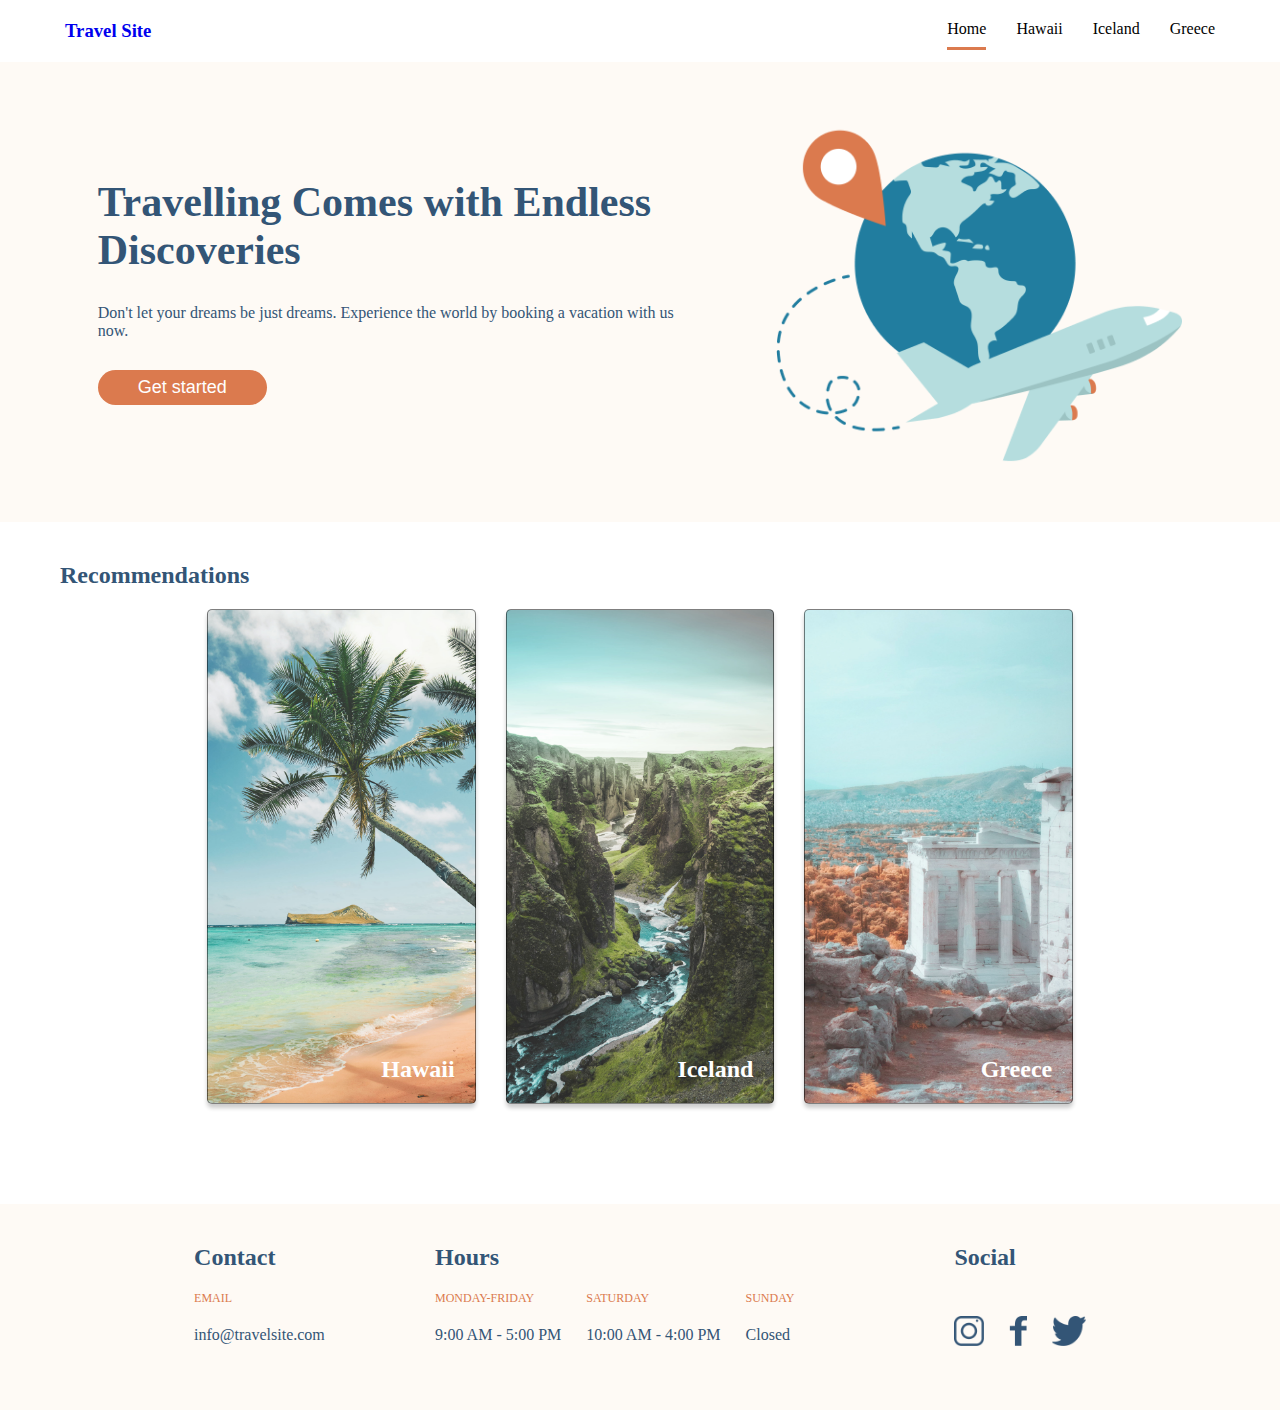
==== commit b2adc001: "Converted all absolute units to relative units" ====
--- a/index.html
+++ b/index.html
@@ -22,16 +22,15 @@
 					<li><a href="./pages/hawaii.html">Hawaii</a></li>
 					<li><a href="./pages/iceland.html">Iceland</a></li>
 					<li><a href="./pages/greece.html">Greece</a></li>
-					<li><a href="./pages/contact-us.html">Contact Us</a></li>
 				</ul>
 			</nav>
 			<section class="nav-hero">
 				<!-- Hero Content -->
 				<div class="nav-hero__content">
 					<h1>Travelling Comes with Endless Discoveries</h1>
-					<p>Don't let your dreams be just dreams. Experience the world by booking a vacation With us now.</p>
+					<p>Don't let your dreams be just dreams. Experience the world by booking a vacation with us now.</p>
 					<button class="nav-hero__button">
-						<a href="./pages/contact-us.html">Get Started</a>
+						<a href="./pages/contact-us.html">Get started</a>
 					</button>
 				</div>
 				<!-- Hero Image -->
--- a/css/global.css
+++ b/css/global.css
@@ -1,3 +1,7 @@
+:root {
+	font-size: 10px;
+}
+
 * {
 	margin: 0px;
 	padding: 0px;
@@ -5,8 +9,8 @@
 }
 
 body {
-	font-family: 'Verdana';
-	font-size: 1rem;
+	font-family: "Verdana";
+	font-size: 1.6rem;
 }
 
 :is(h1, h2) {
@@ -18,7 +22,7 @@
 	display: flex;
 	justify-content: space-between;
 	background-color: #fff;
-	padding: 20px 65px;
+	padding: 2rem 6.5rem;
 }
 
 /* Removes underline all links in nav */
@@ -31,7 +35,7 @@
 	display: flex;
 	justify-content: space-evenly;
 	list-style-type: none;
-	column-gap: 30px;
+	column-gap: 3rem;
 }
 
 .main-nav__links a {
@@ -39,8 +43,8 @@
 }
 
 .main-nav--active-page {
-	border-bottom: 3px solid #db7a4e;
-	padding-bottom: 5px;
+	border-bottom: 0.3rem solid #db7a4e;
+	padding-bottom: 1rem;
 }
 
 /* Footer */
@@ -53,46 +57,46 @@
 	justify-content: space-around;
 	width: 75vw;
 	margin: auto;
-	padding: 40px 0px 60px;
+	padding: 4rem 0px 6rem;
 	color: #335576;
 }
 
 /* Company Info & Social Media - Width */
 .company-info:first-child {
-	width: 18%;
+	flex-basis: 18%;
 }
 
 /* Company Hours - Width */
 .company-info__days {
-	width: 45%;
+	flex-basis: 47%;
 }
 
 /* Daily Hours, Hours, contact */
 :is(.company-info__contact, .company-info__hours, .company-info__social-media) {
 	list-style: none;
-	margin-top: 20px;
+	margin-top: 2rem;
 }
 
 /* Makes the Store Info and Social Media Cards flex-direction: row */
 :is(.company-info__hours-container, .company-info__social-media) {
 	display: flex;
-	column-gap: 25px;
+	column-gap: 2.5rem;
 }
 
 /* company-info__contact a Targets the first li element */
 :is(.company-info__contact, .company-info__hours) > li:first-child {
-	font-size: 12px;
+	font-size: 1.2rem;
 	color: #db7a4e;
-	margin-bottom: 20px;
+	margin-bottom: 2rem;
 	text-transform: uppercase;
 }
 
 /* Social Media Images */
 ul.company-info__social-media img {
-	min-width: 18px;
-	max-height: 30px;
+	min-width: 1.8rem;
+	max-height: 3rem;
 }
 
 .company-info:last-child > h2 {
-	margin-bottom: 45px;
+	margin-bottom: 4.5rem;
 }
--- a/css/main.css
+++ b/css/main.css
@@ -4,25 +4,24 @@
 	justify-content: space-around;
 	align-items: center;
 	background-color: #fefaf5;
-	padding: 60px;
+	padding: 6rem;
 }
 
 /* Hero Content Container */
 .nav-hero__content {
 	min-width: 35%;
-	max-width: 50%;
-	margin-bottom: 20px;
+	max-width: 52%;
 }
 
 /* Hero Content - Content*/
 .nav-hero__content > h1 {
-	font-size: 2.625rem;
-	margin-bottom: 40px;
+	font-size: 4.2rem;
+	margin-bottom: 3rem;
 }
 
 .nav-hero__content p {
 	color: #335576;
-	margin-bottom: 40px;
+	margin-bottom: 3rem;
 }
 
 /* Hero-Image */
@@ -34,25 +33,25 @@
 /* Hero - Get Started Button */
 .nav-hero__button {
 	background-color: #db7a4e;
-	font-size: 18px;
-	color: #fff;
-	padding: 10px 40px;
-	border-radius: 30px;
+	font-size: 1.8rem;
+	padding: 0.7rem 4rem;
+	border-radius: 3rem;
 	border: none;
 	cursor: pointer;
 }
 
 .nav-hero__button a {
 	text-decoration: none;
+	color: #fff;
 }
 
 /* Recommendations */
 main {
-	padding: 40px 60px;
+	padding: 4rem 6rem;
 }
 
 main > h2 {
-	margin-bottom: 20px;
+	margin-bottom: 2rem;
 }
 
 /* Destination Card */
@@ -61,7 +60,7 @@
 	justify-content: center;
 	align-items: center;
 	margin: auto;
-	column-gap: 30px;
+	column-gap: 3rem;
 }
 
 .destination-container > a {
@@ -74,38 +73,38 @@
 	display: flex;
 	justify-content: flex-end;
 	align-items: flex-end;
-	width: 22vw;
+	width: 21vw;
 	height: 55vh;
 	/* Border */
 	/* width / style / color */
-	border: 1px solid rgba(0 0 0 / 0.5);
+	border: 0.1rem solid rgba(0 0 0 / 0.5);
 	/* Box-Shadow */
 	/* x-axis / y-axis - blur - radius - color / opacity */
-	box-shadow: 0px 4px 4px rgba(0 0 0 / 0.2);
-	border-radius: 5px;
+	box-shadow: 0rem 0.4rem 0.4rem rgba(0 0 0 / 0.2);
+	border-radius: 0.5rem;
 	background-size: cover;
 	background-position: center;
 	background-repeat: no-repeat;
-	margin-bottom: 60px;
+	margin-bottom: 6rem;
 }
 
 /* Destination Card Heading */
 .destination-card > h2 {
 	color: #fff;
-	margin: 20px;
+	margin: 2rem;
 }
 
 /* Hawaii Background */
 .destination-card--hawaii {
-	background-image: url('../assets/images/hawaii.jpg');
+	background-image: url("../assets/images/hawaii.jpg");
 }
 
 /* Iceland background */
 .destination-card--iceland {
-	background-image: url('../assets/images/iceland.jpg');
+	background-image: url("../assets/images/iceland.jpg");
 }
 
 /* Greece Background */
 .destination-card--greece {
-	background-image: url('../assets/images/greece.jpg');
+	background-image: url("../assets/images/greece.jpg");
 }
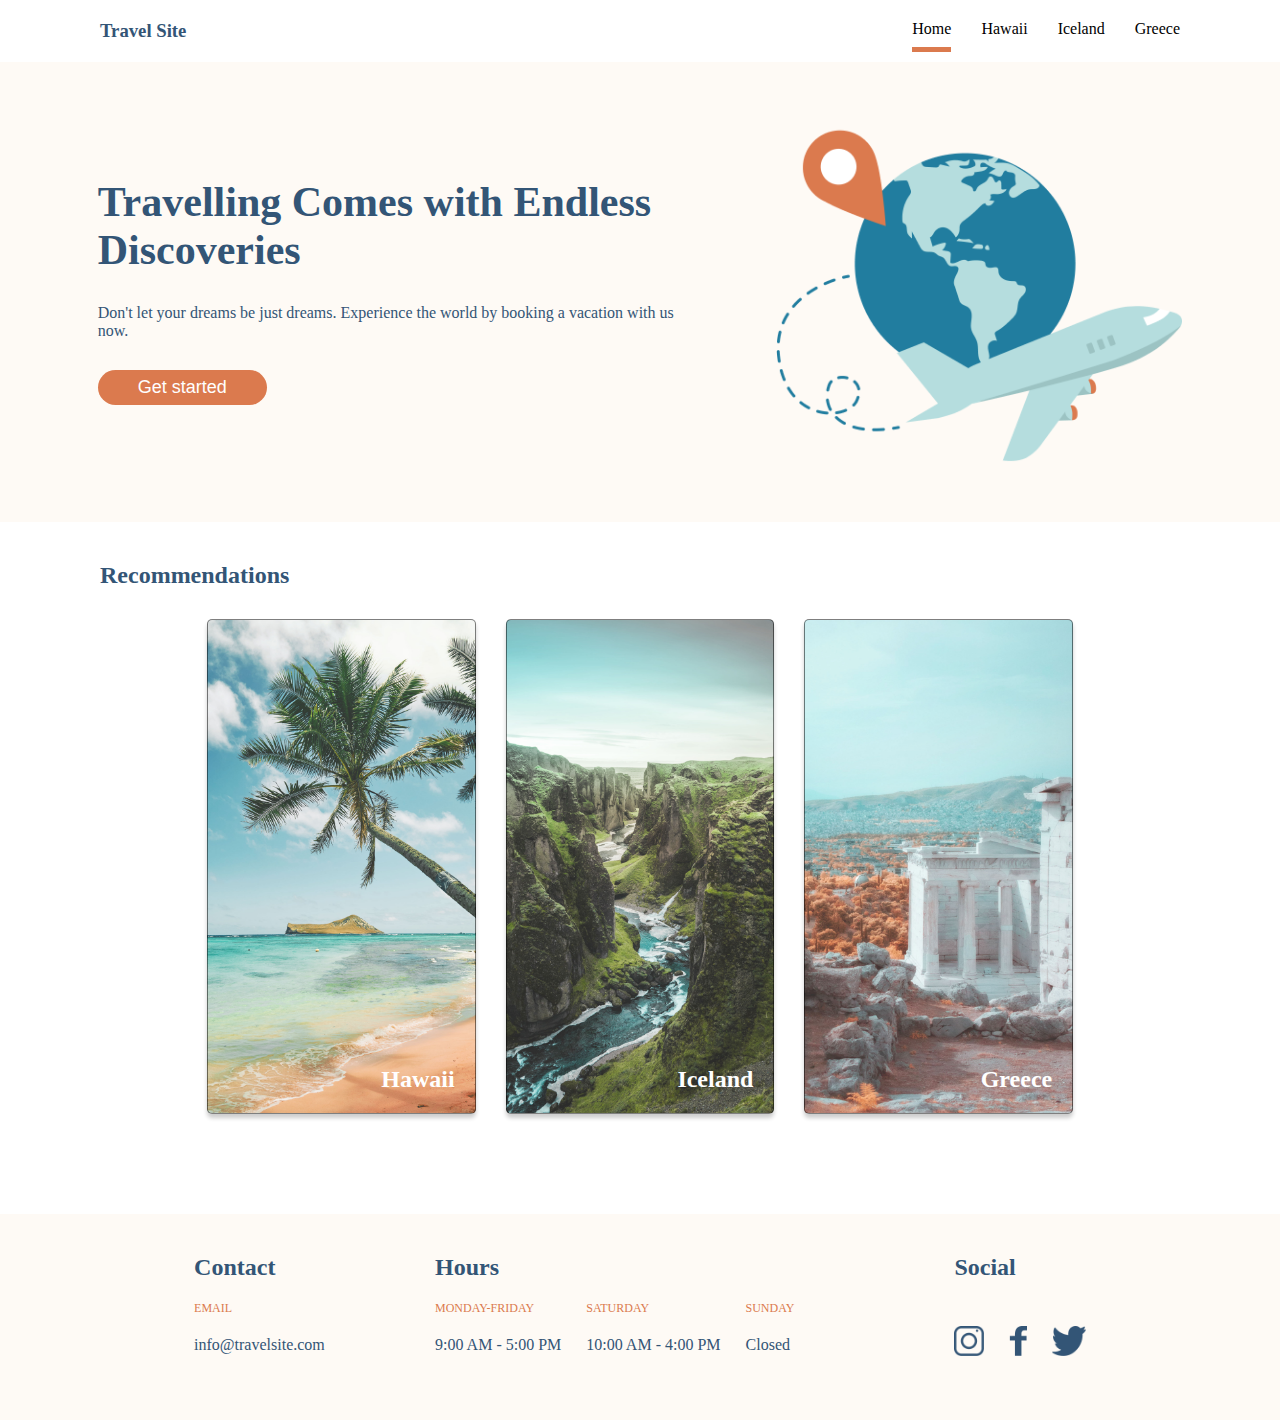
==== commit daf8edbe: "Fixed Nav Logo color and width of Active Page underline" ====
--- a/index.html
+++ b/index.html
@@ -1,124 +1,131 @@
 <!DOCTYPE html>
 <html lang="en">
-	<head>
-		<meta charset="UTF-8" />
-		<meta http-equiv="X-UA-Compatible" content="IE=edge" />
-		<meta name="viewport" content="width=device-width, initial-scale=1.0" />
-		<link rel="stylesheet" type="text/css" href="./css/global.css" />
-		<link rel="stylesheet" type="text/css" href="./css/main.css" />
-		<title>Travel Site - Packing Is Your Second Job</title>
-	</head>
-	<body>
-		<header>
-			<!-- Main Navigation -->
-			<nav class="main-nav">
-				<!-- Travel Site Logo -->
-				<h3><a href="./index.html">Travel Site</a></h3>
-				<ul class="main-nav__links">
-					<!-- Destination Pages -->
-					<li>
-						<a class="main-nav--active-page" href="./index.html">Home</a>
-					</li>
-					<li><a href="./pages/hawaii.html">Hawaii</a></li>
-					<li><a href="./pages/iceland.html">Iceland</a></li>
-					<li><a href="./pages/greece.html">Greece</a></li>
-				</ul>
-			</nav>
-			<section class="nav-hero">
-				<!-- Hero Content -->
-				<div class="nav-hero__content">
-					<h1>Travelling Comes with Endless Discoveries</h1>
-					<p>Don't let your dreams be just dreams. Experience the world by booking a vacation with us now.</p>
-					<button class="nav-hero__button">
-						<a href="./pages/contact-us.html">Get started</a>
-					</button>
-				</div>
-				<!-- Hero Image -->
-				<img class="nav-hero__image" src="./assets/images/hero.png" alt="Airplane Around The Globe" />
-			</section>
-		</header>
-		<main>
-			<!--Destination Cards -->
-			<h2>Recommendations</h2>
-			<div class="destination-container">
-				<!-- Hawaii -->
-				<a href="./pages/hawaii.html">
-					<div class="destination-card destination-card--hawaii">
-						<h2>Hawaii</h2>
-					</div>
-				</a>
-				<!-- Iceland -->
-				<a href="./pages/iceland.html">
-					<div class="destination-card destination-card--iceland">
-						<h2>Iceland</h2>
-					</div>
-				</a>
-				<!-- Greece -->
-				<a href="./pages/greece.html">
-					<div class="destination-card destination-card--greece">
-						<h2>Greece</h2>
-					</div>
-				</a>
-			</div>
-		</main>
-		<!-- Company Info -->
-		<footer>
-			<!-- Company Info Container -->
-			<div class="company-info-container">
-				<!-- Company Contact -->
-				<div class="company-info">
-					<h2>Contact</h2>
-					<ul class="company-info__contact">
-						<li>Email</li>
-						<li>info@travelsite.com</li>
-					</ul>
-				</div>
-				<!-- Company Hours -->
-				<div class="company-info__days">
-					<h2>Hours</h2>
-					<div class="company-info__hours-container">
-						<!-- Monday - Friday -->
-						<ul class="company-info__hours">
-							<li>Monday-Friday</li>
-							<li>9:00 AM - 5:00 PM</li>
-						</ul>
-						<!-- Saturday -->
-						<ul class="company-info__hours">
-							<li>Saturday</li>
-							<li>10:00 AM - 4:00 PM</li>
-						</ul>
-						<!-- Sunday -->
-						<ul class="company-info__hours">
-							<li>Sunday</li>
-							<li>Closed</li>
-						</ul>
-					</div>
-				</div>
-				<!-- Social Media -->
-				<div class="company-info">
-					<h2>Social</h2>
-					<ul class="company-info__social-media">
-						<!-- Instagram -->
-						<li>
-							<a href="https://www.instagram.com">
-								<img src="../assets/icons/instagram.png" alt="Instagram" />
-							</a>
-						</li>
-						<!-- Facebook -->
-						<li>
-							<a href="https://www.facebook.com">
-								<img src="../assets/icons/facebook.png" alt="Facebook" />
-							</a>
-						</li>
-						<!-- Twitter -->
-						<li>
-							<a href="https://www.twitter.com">
-								<img src="../assets/icons/twitter.png" alt="Twitter" />
-							</a>
-						</li>
-					</ul>
-				</div>
-			</div>
-		</footer>
-	</body>
+  <head>
+    <meta charset="UTF-8" />
+    <meta http-equiv="X-UA-Compatible" content="IE=edge" />
+    <meta name="viewport" content="width=device-width, initial-scale=1.0" />
+    <link rel="stylesheet" type="text/css" href="./css/global.css" />
+    <link rel="stylesheet" type="text/css" href="./css/main.css" />
+    <title>Travel Site - Packing Is Your Second Job</title>
+  </head>
+  <body>
+    <header>
+      <!-- Main Navigation -->
+      <nav class="main-nav">
+        <!-- Travel Site Logo -->
+        <h3><a href="./index.html">Travel Site</a></h3>
+        <ul class="main-nav__links">
+          <!-- Destination Pages -->
+          <li>
+            <a class="main-nav--active-page" href="./index.html">Home</a>
+          </li>
+          <li><a href="./pages/hawaii.html">Hawaii</a></li>
+          <li><a href="./pages/iceland.html">Iceland</a></li>
+          <li><a href="./pages/greece.html">Greece</a></li>
+        </ul>
+      </nav>
+      <section class="nav-hero">
+        <!-- Hero Content -->
+        <div class="nav-hero__content">
+          <h1>Travelling Comes with Endless Discoveries</h1>
+          <p>
+            Don't let your dreams be just dreams. Experience the world by
+            booking a vacation with us now.
+          </p>
+          <button class="nav-hero__button">
+            <a href="./pages/contact-us.html">Get started</a>
+          </button>
+        </div>
+        <!-- Hero Image -->
+        <img
+          class="nav-hero__image"
+          src="./assets/images/hero.png"
+          alt="Airplane Around The Globe"
+        />
+      </section>
+    </header>
+    <main>
+      <!--Destination Cards -->
+      <h2>Recommendations</h2>
+      <div class="destination-container">
+        <!-- Hawaii -->
+        <a href="./pages/hawaii.html">
+          <div class="destination-card destination-card--hawaii">
+            <h2>Hawaii</h2>
+          </div>
+        </a>
+        <!-- Iceland -->
+        <a href="./pages/iceland.html">
+          <div class="destination-card destination-card--iceland">
+            <h2>Iceland</h2>
+          </div>
+        </a>
+        <!-- Greece -->
+        <a href="./pages/greece.html">
+          <div class="destination-card destination-card--greece">
+            <h2>Greece</h2>
+          </div>
+        </a>
+      </div>
+    </main>
+    <!-- Company Info -->
+    <footer>
+      <!-- Company Info Container -->
+      <div class="company-info-container">
+        <!-- Company Contact -->
+        <div class="company-info">
+          <h2>Contact</h2>
+          <ul class="company-info__contact">
+            <li>Email</li>
+            <li>info@travelsite.com</li>
+          </ul>
+        </div>
+        <!-- Company Hours -->
+        <div class="company-info__days">
+          <h2>Hours</h2>
+          <div class="company-info__hours-container">
+            <!-- Monday - Friday -->
+            <ul class="company-info__hours">
+              <li>Monday-Friday</li>
+              <li>9:00 AM - 5:00 PM</li>
+            </ul>
+            <!-- Saturday -->
+            <ul class="company-info__hours">
+              <li>Saturday</li>
+              <li>10:00 AM - 4:00 PM</li>
+            </ul>
+            <!-- Sunday -->
+            <ul class="company-info__hours">
+              <li>Sunday</li>
+              <li>Closed</li>
+            </ul>
+          </div>
+        </div>
+        <!-- Social Media -->
+        <div class="company-info">
+          <h2>Social</h2>
+          <ul class="company-info__social-media">
+            <!-- Instagram -->
+            <li>
+              <a href="https://www.instagram.com">
+                <img src="../assets/icons/instagram.png" alt="Instagram" />
+              </a>
+            </li>
+            <!-- Facebook -->
+            <li>
+              <a href="https://www.facebook.com">
+                <img src="../assets/icons/facebook.png" alt="Facebook" />
+              </a>
+            </li>
+            <!-- Twitter -->
+            <li>
+              <a href="https://www.twitter.com">
+                <img src="../assets/icons/twitter.png" alt="Twitter" />
+              </a>
+            </li>
+          </ul>
+        </div>
+      </div>
+    </footer>
+  </body>
 </html>
--- a/css/global.css
+++ b/css/global.css
@@ -1,102 +1,104 @@
 :root {
-	font-size: 10px;
+  font-size: 10px;
 }
 
 * {
-	margin: 0px;
-	padding: 0px;
-	box-sizing: border-box;
+  margin: 0px;
+  padding: 0px;
+  box-sizing: border-box;
 }
 
 body {
-	font-family: "Verdana";
-	font-size: 1.6rem;
+  font-family: "Verdana";
+  font-size: 1.6rem;
 }
 
-:is(h1, h2) {
-	color: #335576;
+:is(h1, h2),
+.main-nav > h3 > a {
+  color: #335576;
 }
 
 /* Navigation  */
 .main-nav {
-	display: flex;
-	justify-content: space-between;
-	background-color: #fff;
-	padding: 2rem 6.5rem;
+  display: flex;
+  justify-content: space-between;
+  background-color: #fff;
+  padding: 2rem;
+  margin: 0rem 8rem;
 }
 
 /* Removes underline all links in nav */
 .main-nav a {
-	text-decoration: none;
+  text-decoration: none;
 }
 
 /* Column-gap adjusts spacing between nav links */
 .main-nav__links {
-	display: flex;
-	justify-content: space-evenly;
-	list-style-type: none;
-	column-gap: 3rem;
+  display: flex;
+  justify-content: space-evenly;
+  list-style-type: none;
+  column-gap: 3rem;
 }
 
 .main-nav__links a {
-	color: #000;
+  color: #000;
 }
 
 .main-nav--active-page {
-	border-bottom: 0.3rem solid #db7a4e;
-	padding-bottom: 1rem;
+  border-bottom: 0.5rem solid #db7a4e;
+  padding-bottom: 1rem;
 }
 
 /* Footer */
 footer {
-	background-color: #fefaf5;
+  background-color: #fefaf5;
 }
 
 .company-info-container {
-	display: flex;
-	justify-content: space-around;
-	width: 75vw;
-	margin: auto;
-	padding: 4rem 0px 6rem;
-	color: #335576;
+  display: flex;
+  justify-content: space-around;
+  width: 75vw;
+  margin: auto;
+  padding: 4rem 0px 6rem;
+  color: #335576;
 }
 
 /* Company Info & Social Media - Width */
 .company-info:first-child {
-	flex-basis: 18%;
+  flex-basis: 18%;
 }
 
 /* Company Hours - Width */
 .company-info__days {
-	flex-basis: 47%;
+  flex-basis: 47%;
 }
 
 /* Daily Hours, Hours, contact */
 :is(.company-info__contact, .company-info__hours, .company-info__social-media) {
-	list-style: none;
-	margin-top: 2rem;
+  list-style: none;
+  margin-top: 2rem;
 }
 
 /* Makes the Store Info and Social Media Cards flex-direction: row */
 :is(.company-info__hours-container, .company-info__social-media) {
-	display: flex;
-	column-gap: 2.5rem;
+  display: flex;
+  column-gap: 2.5rem;
 }
 
 /* company-info__contact a Targets the first li element */
 :is(.company-info__contact, .company-info__hours) > li:first-child {
-	font-size: 1.2rem;
-	color: #db7a4e;
-	margin-bottom: 2rem;
-	text-transform: uppercase;
+  font-size: 1.2rem;
+  color: #db7a4e;
+  margin-bottom: 2rem;
+  text-transform: uppercase;
 }
 
 /* Social Media Images */
 ul.company-info__social-media img {
-	min-width: 1.8rem;
-	max-height: 3rem;
+  min-width: 1.8rem;
+  max-height: 3rem;
 }
 
 .company-info:last-child > h2 {
-	margin-bottom: 4.5rem;
+  margin-bottom: 4.5rem;
 }
--- a/css/main.css
+++ b/css/main.css
@@ -1,110 +1,112 @@
 /* Hero Section */
 .nav-hero {
-	display: flex;
-	justify-content: space-around;
-	align-items: center;
-	background-color: #fefaf5;
-	padding: 6rem;
+  display: flex;
+  justify-content: space-around;
+  align-items: center;
+  background-color: #fefaf5;
+  padding: 6rem;
+  margin: auto;
 }
 
 /* Hero Content Container */
 .nav-hero__content {
-	min-width: 35%;
-	max-width: 52%;
+  min-width: 35%;
+  max-width: 52%;
 }
 
 /* Hero Content - Content*/
 .nav-hero__content > h1 {
-	font-size: 4.2rem;
-	margin-bottom: 3rem;
+  font-size: 4.2rem;
+  margin-bottom: 3rem;
 }
 
 .nav-hero__content p {
-	color: #335576;
-	margin-bottom: 3rem;
+  color: #335576;
+  margin-bottom: 3rem;
 }
 
 /* Hero-Image */
 .nav-hero__image {
-	max-width: 35%;
-	min-width: 25%;
+  max-width: 35%;
+  min-width: 25%;
 }
 
 /* Hero - Get Started Button */
 .nav-hero__button {
-	background-color: #db7a4e;
-	font-size: 1.8rem;
-	padding: 0.7rem 4rem;
-	border-radius: 3rem;
-	border: none;
-	cursor: pointer;
+  background-color: #db7a4e;
+  font-size: 1.8rem;
+  padding: 0.7rem 4rem;
+  border-radius: 3rem;
+  border: none;
+  cursor: pointer;
 }
 
 .nav-hero__button a {
-	text-decoration: none;
-	color: #fff;
+  text-decoration: none;
+  color: #fff;
 }
 
 /* Recommendations */
 main {
-	padding: 4rem 6rem;
+  padding: 4rem;
+  margin: 0rem 6rem;
 }
 
 main > h2 {
-	margin-bottom: 2rem;
+  margin-bottom: 3rem;
 }
 
 /* Destination Card */
 .destination-container {
-	display: flex;
-	justify-content: center;
-	align-items: center;
-	margin: auto;
-	column-gap: 3rem;
+  display: flex;
+  justify-content: center;
+  align-items: center;
+  margin: auto;
+  column-gap: 3rem;
 }
 
 .destination-container > a {
-	text-decoration: none;
-	cursor: pointer;
+  text-decoration: none;
+  cursor: pointer;
 }
 
 /* Destination Card */
 .destination-card {
-	display: flex;
-	justify-content: flex-end;
-	align-items: flex-end;
-	width: 21vw;
-	height: 55vh;
-	/* Border */
-	/* width / style / color */
-	border: 0.1rem solid rgba(0 0 0 / 0.5);
-	/* Box-Shadow */
-	/* x-axis / y-axis - blur - radius - color / opacity */
-	box-shadow: 0rem 0.4rem 0.4rem rgba(0 0 0 / 0.2);
-	border-radius: 0.5rem;
-	background-size: cover;
-	background-position: center;
-	background-repeat: no-repeat;
-	margin-bottom: 6rem;
+  display: flex;
+  justify-content: flex-end;
+  align-items: flex-end;
+  width: 21vw;
+  height: 55vh;
+  /* Border */
+  /* width / style / color */
+  border: 0.1rem solid rgba(0 0 0 / 0.5);
+  /* Box-Shadow */
+  /* x-axis / y-axis - blur - radius - color / opacity */
+  box-shadow: 0rem 0.4rem 0.4rem rgba(0 0 0 / 0.2);
+  border-radius: 0.5rem;
+  background-size: cover;
+  background-position: center;
+  background-repeat: no-repeat;
+  margin-bottom: 6rem;
 }
 
 /* Destination Card Heading */
 .destination-card > h2 {
-	color: #fff;
-	margin: 2rem;
+  color: #fff;
+  margin: 2rem;
 }
 
 /* Hawaii Background */
 .destination-card--hawaii {
-	background-image: url("../assets/images/hawaii.jpg");
+  background-image: url("../assets/images/hawaii.jpg");
 }
 
 /* Iceland background */
 .destination-card--iceland {
-	background-image: url("../assets/images/iceland.jpg");
+  background-image: url("../assets/images/iceland.jpg");
 }
 
 /* Greece Background */
 .destination-card--greece {
-	background-image: url("../assets/images/greece.jpg");
+  background-image: url("../assets/images/greece.jpg");
 }
